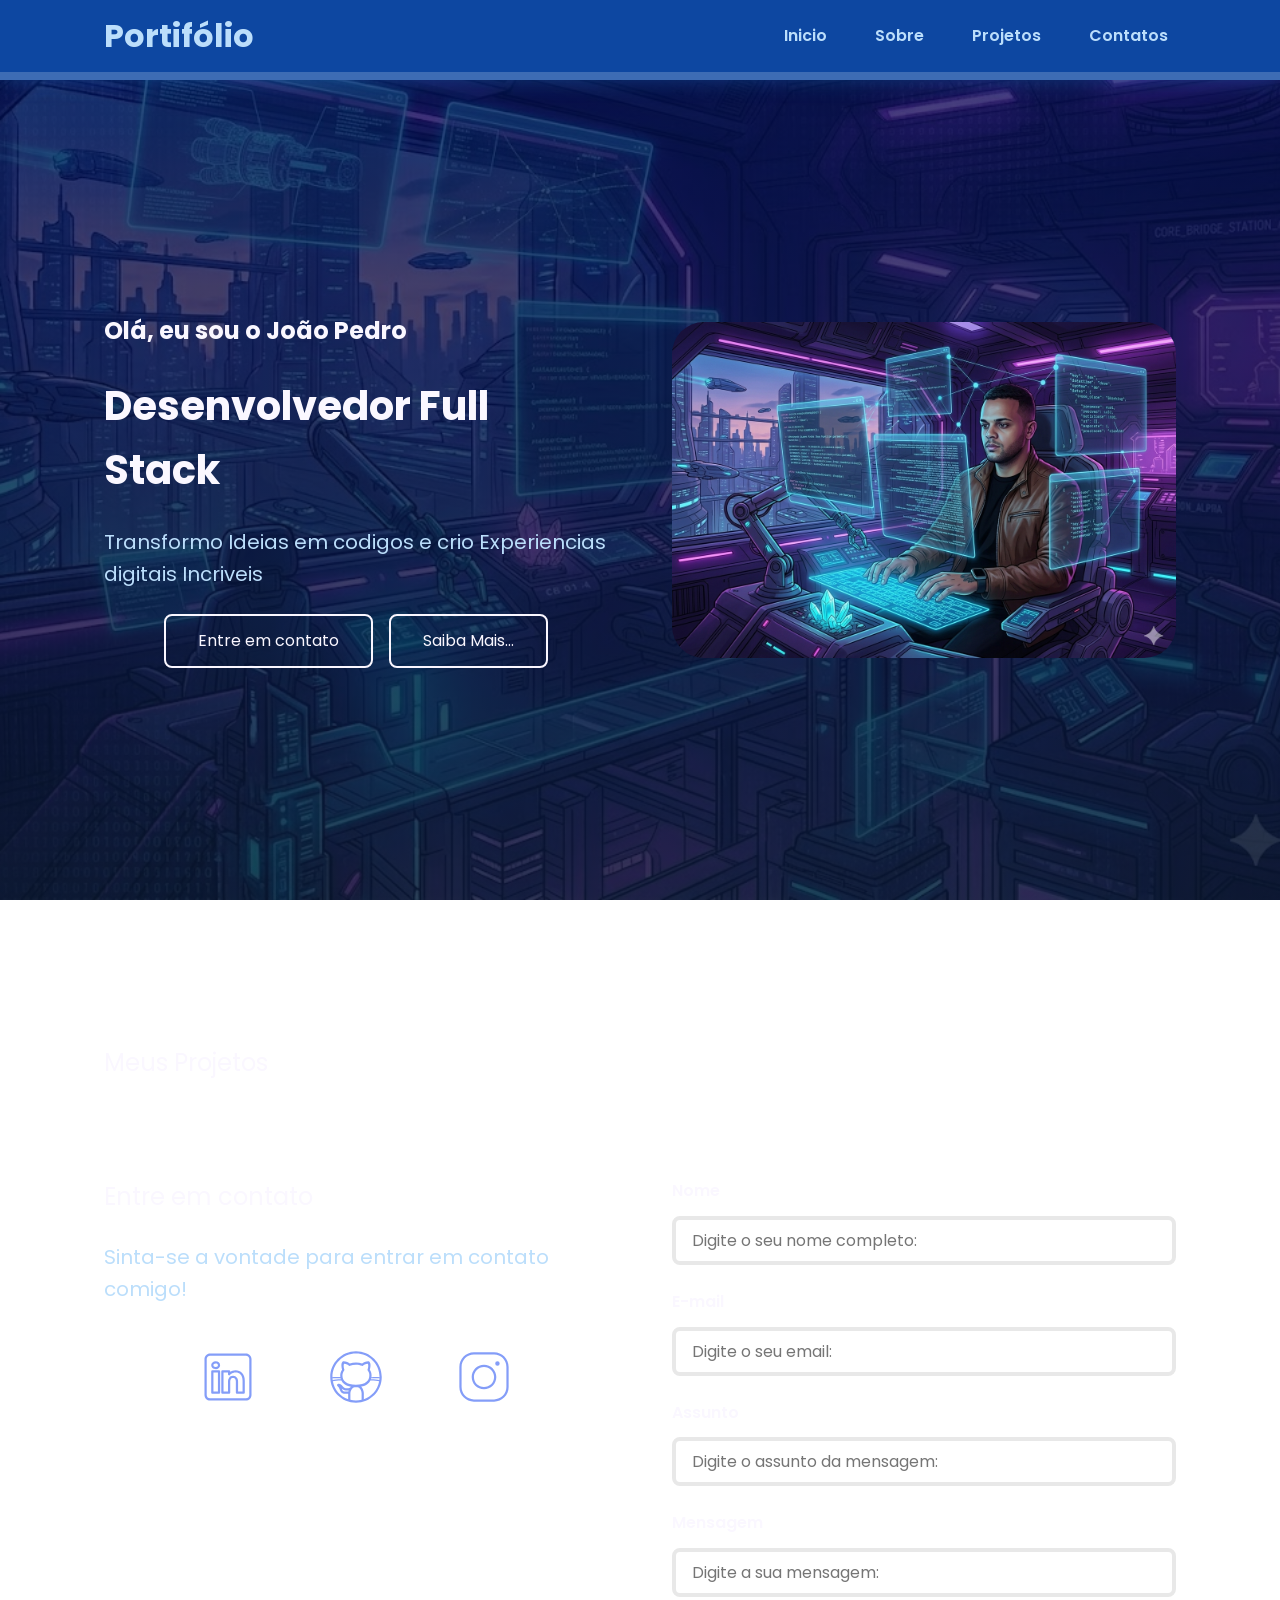
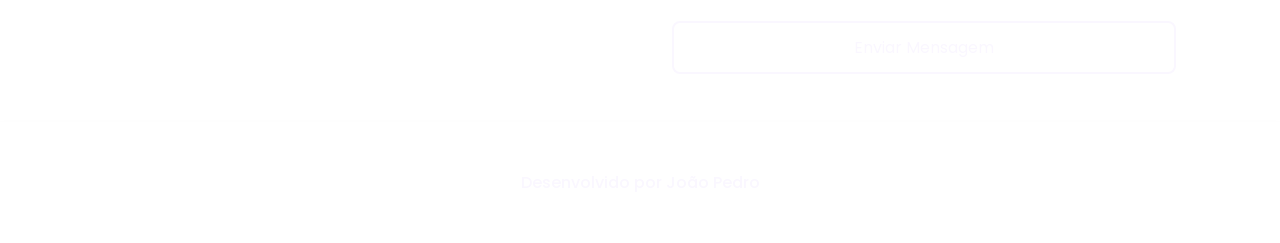
==== index.html @ 1e951154 "deploy" ====
<!DOCTYPE html>
<html lang="pt-br">

<head>

    <!-- Fontes do Google -->
    <link rel="preconnect" href="https://fonts.googleapis.com">
    <link rel="preconnect" href="https://fonts.gstatic.com" crossorigin>

    <!-- Fonte do Google - Poppins -->
    <link href="https://fonts.googleapis.com/css2?family=Poppins&display=swap" rel="stylesheet">

    <meta charset="UTF-8">
    <meta name="viewport" content="width=device-width, initial-scale=1.0">
    <meta name="author" content="João Pedro ">
    <meta name="description" content="Portfólio do João Pedro, desenvolvedor Full Stack especializado em criar experiências digitais incríveis.
                                         Conheça meus projetos e entre em contato.">
    <meta name="robots" content="index, follow">
    <link rel="icon" type="image/svg+xml" href="./assets/img/favicon.svg">

    <!-- SWIPER CSS -->
<link rel="stylesheet" href="https://cdn.jsdelivr.net/npm/swiper@11/swiper-bundle.min.css">

    <!-- Css PAGINA PRINCIPAL -->
    <link rel="stylesheet" href="/assets/css/style.css">
    <script defer src="/assets/js/theme.js"></script>
    <title>Portifólio do João Pedro</title>
</head>

<body>
    <!-- Cabeçalho da Pagina-->
    <header>

        <div class="menu-content">

            <!-- titulo do cabeçalho-->
            <a href="index.html" id="titulo">Portifólio</a>

            <!-- Menu de Navegação-->
            <nav>
                <ul class="menu-list">
                    <li><a href="#hero">Inicio</a></li>
                    <li><a href="#about">Sobre</a></li>
                    <li><a href="#project">Projetos</a></li>
                    <li><a href="#contact">Contatos</a></li>
                </ul>
            </nav>

        </div>
    </header>

    <!-- Seção Principal da Pagina-->
    <main>

        <!--Seção hero -->
        <section id="hero" class="section-container hero-container">

            <!--Boas Vindas -->
            <article class="hero-content">
                <span>Olá, eu sou o João Pedro</span>
                <h1>Desenvolvedor Full Stack</h1>
                <p>Transformo Ideias em codigos e crio Experiencias digitais Incriveis</p>
                <div class="button-container">
                    <a href="#contact" class="botao">Entre em contato</a>
                    <a href="#about" class="botao-outline">Saiba Mais...</a>
                </div>
            </article>

            <!-- Imagem da Seção Hero -->
            <figure class="hero-image">
                <img src="./assets/img/imagem1.png" alt="Foto do autor do Site" class="float-animation">
            </figure>

        </section>


        <!--Seção About -->
        <section id="about" class="section-container about-container">

            





        </section>


        <!--Seção Projects -->
        <section id="project" class="section-container projects-container">
            <h2>Meus Projetos</h2>

            <!-- Swiper Container -->
            <div class="swiper project-swiper ">
                <div class="swiper-wrapper">

                    

                </div>
                <!-- botões de navegação -->
                <div class="swiper-button-next"></div>
                <div class="swiper-button-prev"></div>

                <!-- Paginação -->
                <div class="swiper-pagination"></div>
            </div>






        </section>


        <!-- Seção contact-->
        <section id="contact" class="section-container contact-container">
            <!--Redes sociais-->
            <article class="contact-info">
                <h2>Entre em contato</h2>
                <p>Sinta-se a vontade para entrar em contato comigo!</p>

                <!-- Links para as Redes Sociais-->
                <div class="social-container">
                    <a href="https://www.linkedin.com/in/jo%C3%A3o-pedro-oliveira-95b003255/" target="_blank"
                        class="social-icon" aria-label="Linkedin">
                        <img src="./assets/icons/social/linkedin.svg" alt="Link para o LinkedIn" />
                    </a>
                    <a href="https://github.com/Pedro-gomes2" target="_blank" class="social-icon" aria-label="GitHub">
                        <img src="./assets/icons/social/github.svg" alt="Link para o GitHub" />
                    </a>

                    <a href="https://www.instagram.com/gomes.pedro2?igsh=MXRtdnJydW9vZW0weg==" target="_blank"
                        class="social-icon" aria-label="Instagram">
                        <img src="./assets/icons/social/instagram.svg" alt="Link para o Instagram" />
                    </a>
                </div>
            </article>

            <form id="formulario" action="https://formsubmit.co/ff7023be76433eb72077d89f22022252" method="POST">
                <input type="hidden" name="_next" value="http://localhost:5500/success.html">
                <input type="hidden" name="_captcha" value="false">
                <label for="nome">Nome</label>
                <input id="nome" name="nome" type="text" placeholder="Digite o seu nome completo:" />
                <span id="erro-nome"></span>

                <label for="email">E-mail</label>
                <input id="email" name="email" type="text" placeholder="Digite o seu email:" />
                <span id="erro-email"></span>

                <label for="assunto">Assunto</label>
                <input id="assunto" name="assunto" type="text" placeholder="Digite o assunto da mensagem:" />
                <span id="erro-assunto"></span>

                <label for="mensagem">Mensagem</label>
                <input id="mensagem" name="mensagem" placeholder="Digite a sua mensagem:" />
                <span id="erro-mensagem"></span>

                <button class="botao" type="submit">Enviar Mensagem</button>
            </form>
        </section>


    </main>



    <!-- Rodapé da Pagina-->
    <footer>
        Desenvolvido por João Pedro
    </footer>
    <!-- SWIPER JS -->
    <script src="https://cdn.jsdelivr.net/npm/swiper@11/swiper-bundle.min.js"></script>

    <!-- Script JavaScript principal da pagina -->
     <script src="./assets/js/scripts.js"></script>

</body>


</html>
---- assets/css/style.css ----
/* RESET DO NAVEGADOR  */
*{
    margin: 0;
    padding: 0;
    box-sizing: border-box;
    font-family: 'Poppins', sans-serif;
    font-weight: 400;
    text-decoration: none;
    outline: none;
}
:root {

--blue-50: #e3f2fd; 
--blue-100: #bbdefb; 
--blue-200: #90caf9; 
--blue-300: #64b5f6; 
--blue-400: #42a5f5; 
--blue-500: #2196f3; 
--blue-600: #1976d2; 
--blue-700: #1565c0; 
--blue-800: #0d47a1; 
--blue-900: #003087; 
--blue-950: #000f4d; 
 
    /* Cores Neutras */
    --gray-200: #e8e8e8;
    --gray-400: #505861;
    --black: #171717;
    --white: #FAF7FF;
 
    /* Cores de Estado */
    --error: #e63946;
 
    /* Sombras */
    --shadow-sm: 0 0.25rem 0.5rem rgba(0, 0, 0, 0.05);
    --shadow-md: 0 0.25rem 0.75rem rgba(107, 54, 200, 0.3);
    --shadow-lg: 0 0.5rem 1.5rem rgba(107, 54, 200, 0.2);
 
    /* Espaçamentos */
    --spacing-xs: 0.5rem;
    --spacing-sm: 1rem;
    --spacing-md: 1.5rem;
    --spacing-lg: 2rem;
    --spacing-xl: 3rem;
    --spacing-2xl: 4rem;
 
    /* Tamanhos de Fonte */
    --text-sm: 0.75rem;
    --text-base: 1rem;
    --text-lg: 1.25rem;
    --text-xl: 1.5rem;
    --text-2xl: 2rem;
    --text-3xl: 2.5rem;
 
    /* Border Radius */
    --radius-sm: 0.25rem;
    --radius-md: 0.5rem;
    --radius-lg: 1rem;
    --radius-xl: 2rem;
    --radius-full: 50%;
 
    /* Animação Padrão */
    --transition-default: all 0.3s ease;
}

/* Configurações Basicas */
/*  */
html{
    scroll-behavior:smooth ;/* rolagem da pagina  */
}

body{
    display: flex;
    flex-direction: column;
    min-height: 100vh;
/* Background image - */
    background-image: linear-gradient(rgba(0, 15, 77, 0.7), rgba(10, 25, 47, 0.8)), url('./5dd0163a-2eab-4ae2-b53e-7adc57a07a2f.jpg');
    background-size: cover;
    background-position: center;
    background-repeat: no-repeat;
    background-attachment: fixed; /* background: linear-gradient(135deg, var(--blue-950) 0%, #0a192f 50%, var(--blue-900) 100%);  */
    line-height: 1.6;
    color: var(--white); 
}
main{
    flex:1
}
/* Seções - Base Comum  */

.section-container{
    max-width: 70rem;
    margin: 0 auto;
    padding: var(--spacing-xl) var(--spacing-md);
    scroll-margin-top: 6rem;
}
/* Botões*/
.buttons-container{
    display: flex;
    gap: var(--spacing-sm);
}
.botao,
.botao-outline{
    display: inline-block;
    padding: 0.75rem 2rem;
    border: 0.15rem solid transparent;
    border-radius: var(--radius-md);
    font-size: var(--text-base);
    font-size: 600;
    text-align: center;
    cursor: pointer;
    transition: var(--transition-default);
}
.botao{
    border-color: var(--purple-500);
    background-color: var(--purple-500);
    color: var(--white);
}
.botao:hover{
    border-color: var(--blue-800);
    background-color: var(--blue-800);
    color: var(--white);
    box-shadow: none; /* Remove shadow on project GitHub buttons */
    transform: translateY(-0.25rem);
}

.botao-outline{
    border-color: var(--purple-500);
    background-color: transparent;
    color: var(--purple-500);
}

.botao-outline:hover{
    border-color: var(--purple-500);
    background-color: var(--purple-500);
    color: var(--white);
    transform: translateY(-0.25rem);
}

/* Botões pequenos - Card Projetos*/
.botao.botao-sm,
.botao-outline.botao-sm{
    min-width: 6rem;
    padding: 0.25 rem var(--spacing-sm);
    border-width: 0.125rem;
    border-radius: 0.25rem;
    font-size: var(--text-sm);
}
/* Seção Header - Cabeçalho e menu */
header{
    position:sticky;
    top: 0;
    z-index: 1000;/* efeito do menu em cima da pagina */
    width: 100%;
    height: 5rem;
    border-bottom: var(--spacing-xs) solid rgba(255,255,255,0.2); 
    box-shadow: 0 0 20px rgba(33, 150, 243, 0.3); 
    background-color: var(--blue-800); 
}

header a {
    font-weight: 600;
    color: var(--blue-100); 
    transition: color 0.3s ease;
}


header a:hover {
    color: var(--blue-200);
}

#titulo{
    font-size: var(--text-2xl);
    font-weight: 700;
}

.menu-content{
    
    display: flex;/* virar linha */
    justify-content: space-between;/* jogar um para cada ponta */
    align-items: center;
    max-width: 70rem;
    height: 100%;
    margin: 0 auto;
    padding: 0  var(--spacing-md);
    
}

.menu-list{
    display: flex;/* Virar linha */ 
    gap: var(--spacing-lg);
    list-style: none;
}

.menu-list a{
    padding: var(--spacing-xs);
}

/* Seção Hero */

.hero-container{
    display: flex;
    align-items: center;
    gap: var(--spacing-2xl);
    min-height: calc(100vh - 5rem);/*ao abrir a pagina so parace isso*/
}

.hero-content{
    display: flex;
    flex: 1;
    flex-direction: column;
    gap: var(--spacing-md);
}
.hero-content span{
    font-size: var(--text-xl);
    font-weight: 700;
}

.hero-content h1{
    font-size: var(--text-3xl);
    font-weight: 700;
}
.hero-content p,
.about-container article p,
.contact-info p {
    font-size: var(--text-lg);
    color: var(--blue-100);
}
 
.hero-image{
    display: flex;
    flex: 1;
    justify-content: center;
}
.hero-image img{
    width: 100%;
    max-width: 100%;
    border-radius: var(--radius-xl);
}

/* Animação Flutuante */

@keyframes float {
   
    0%,
    100%{
        transform: translateY(0);
    }

    50%{
        transform: translateY(-1.25rem);
    }
    
}
.float-animation{
    animation: float 3s ease-in-out infinite;
}

/* Seção ABout*/

.about-container {
    display: flex;
    justify-content: space-between;
    align-items: center;
    gap: var(--spacing-2xl);
    flex-wrap: wrap;
}

.about-container article {
    flex: 1;
    min-width: 300px;
    display: flex;
    flex-direction: column;
    gap: var(--spacing-md);
    max-width: 55%;
}
.about-container article h2{
    text-align: center;
    font-size: var(--text-xl);
    font-weight: 700;
}

.about-image {
    flex: 0 0 40%;
    max-width: 40%;
}

.about-image img {
    width: 100%;
    height: auto;
    border-radius: var(--radius-xl);
    box-shadow: var(--shadow-lg);
    transition: var(--transition-default);
}

.about-image img:hover {
    transform: scale(1.05);
    box-shadow: var(--shadow-lg);
}


.button-container {
    display: flex;
    gap: var(--spacing-sm);
    justify-content: center;
}

.data-container {
    display: flex;
    gap: var(--spacing-xl);
    justify-content: center;
    margin-top: var(--spacing-sm);
}

.data-item {
    text-align: center;
    padding: var(--spacing-sm);
}

.data-number {
    display: block;
    font-size: var(--text-xl);
    font-weight: 700;
    text-align: center;
    color: var(--purple-500);
}

.data-label {
    
    font-size: var(--text-base);
    text-align: center;
    color: var(--blue-200); 
}
.project-container{
    scroll-margin-top: 3rem;
    margin: var(--spacing-2xl)auto;
    text-align: center;


}
.project-swiper{
    position: relative;
    width: 100%;
    padding: var(--spacing-sm) var(--spacing-xl ) var (var(--spacing-xl));
    overflow: hidden;

}
/* card Projetos */
.project-card{
    display: flex;
    flex-direction: column;
    width: 100%;
    height: 100%;
    position: relative;
    border: 0.15rem solid var(--gray-200);
    border-radius: var(--radius-lg);
    background-color: var(--white);
    box-shadow: var(--shadow-sm);
    overflow: hidden;
    transition: var(--transition-default);
}

.project-card:hover{
    box-shadow: var(--shadow-lg);
}

.project-image{
    display: flex;
    justify-content: center;
    width: 100%;
    align-items: center;
    height: 10rem;
    background: linear-gradient(135deg, var(--purple-50) 0%, var(--purple-100) 100%);
}

.project-image img{
    width: 75%;
    height: 75%;
    max-width: 7rem;
    max-height: 7rem;
    object-fit: contain;
    transition: transform 0.3s ease;

}

.project-content{
    display: flex;
    flex: 1;
    flex-direction: column;
    padding: var(--spacing-md);
    padding-bottom: 5rem;
    text-align: left;
}

.project-content h3{
    margin-bottom: 0.75rem;
    font-size: var(--text-lg);
    font-weight: 700;
color: var(--blue-700); 
}

.project-content p{
    margin-bottom: var((--spacing-sm));
    font-size: var(--text-base);
color: var(--blue-400); 
    
}
.project-tags{
    display: flex;
    flex-wrap: wrap;
    gap: var(--spacing-xs);
}

.tag{
    padding: 0.375rem 0.75rem ;
    border-radius: var(--radius-sm);
    background-color: var(--blue-900);
    font-size: var(--text-sm);
    font-weight: 600;
    color: var(--blue-200);

}
.project-buttons{
    position: absolute;
    bottom: 0;
    left: 0;
    right: 0;
    display: flex;
    justify-content: center; 
    align-items: center;
    gap: 0.75rem;
    margin-top: 0;
    padding: var(--spacing-sm);
    width: 100%;
    background-color: rgba(13, 71, 161, 0.95);
    backdrop-filter: blur(10px);
    border-top: 1px solid rgba(255,255,255,0.1);
    box-shadow: none;
    border-radius: 0 0 var(--radius-md) var(--radius-md);
}
/* Configuração do Swiper */
.swiper-wrapper {
    align-items: stretch;
}
 
.swiper-slide {
    display: flex;
    height: auto;
}
 
/* Botões do Swiper (navegação) */
.swiper-button-next,
.swiper-button-prev {
    width: 3rem;
    height: 3rem;
}
 
.swiper-button-next:after,
.swiper-button-prev:after {
    font-size: var(--text-lg);
    color: var(--purple-500);
}
 
.swiper-button-next:hover:after,
.swiper-button-prev:hover:after {
    color: var(--purple-800);
}
 
/* Indicadores de paginação */
.swiper-pagination-bullet {
    width: 0.75rem;
    height: 0.75rem;
    background-color: var(--gray-200);
    opacity: 1;
}
 
.swiper-pagination-bullet-active {
    width: var(--spacing-lg);
    border-radius: var(--radius-sm);
    background-color: var(--purple-500);
}





/*Seção contato*/

.contact-container{
    display: grid;
    grid-template-columns: 1fr 1fr;
    gap: var(--spacing-2xl);

}

/*Redes Sociais*/

.contact-info h2{
    margin-bottom: var(--spacing-md);
}

.contact-info p{
    margin-bottom: var(--spacing-lg);
}

.social-container{
    display: flex;
    justify-content: center;
    gap: var(--spacing-xl);
}
.social-icon{
    width: 5rem;
    height: 5rem;
    padding: 0.75rem;
    border-radius: var(--radius-md);
    transition: var(--transition-default);

}

.social-icon img{
    width: 100%;
    filter: brightness(0) saturate(100%) invert(75%) sepia(52%) saturate(3800%) hue-rotate(195deg) brightness(95%) contrast(105%);
    transition: filter 0.3s ease;
 
}

.social-icon img:hover{
    filter: brightness(0) 
            saturate(100%) 
            invert(59%) 
            sepia(24%) 
            saturate(4776%) 
            hue-rotate(200deg) 
            brightness(98%) 
            contrast(108%);
}

/* /Formulário de Contato/ */

form{
    display: flex;
    flex-direction: column;
    gap: 0.75rem;
}

form label{
    font-size: var(--text-base);
    font-weight: 600;
}

form input, form textarea{
    width: 100%;
    padding: 0.5rem var(--spacing-sm);
    border: 0.25rem solid var(--gray-200);
    border-radius: var(--radius-md);
    font-family: inherit;
    font-size: var(--text-base);
    transition: border-color 0.3 ease;
}


form input:focus,
form textarea:focus {
    border-color: var(--purple-500);
    outline: none;
}

forma span{
    margin-top: -0.75rem;
    font-size: var(--text-sm);
    color: var(--error);
}


form textarea{
    min-height: 5rem;
    resize: none;
}











/* FOOTER STYLES - NEW */
footer {
    width: 100%;
    background: linear-gradient(135deg, var(--purple-800) 0%, var(--purple-900) 100%);
    color: var(--white);
    text-align: center;
    padding: var(--spacing-xl) var(--spacing-md);
    box-shadow: var(--shadow-sm);
    font-weight: 500;
    font-size: var(--text-base);
    position: relative;
    overflow: hidden;
}






/*  Pagina Sucess */
.success-section {
    min-height: calc(100vh - 10rem);
    display: flex;
    align-items: center;
    justify-content: center;
}

.success-content {
    text-align: center;
    max-width: 50rem;
}

.success-icon {
    justify-content: center;
    margin-bottom: var(--spacing-xl);
    display: flex;
    align-items: center;
    justify-content: center;
}

.success-img {
    width: 10rem !important;
    max-width: 100%;
    height: auto;
    display: block;
    margin: 0 auto;
    filter: brightness(0) saturate(100%) invert(90%) sepia(14%) saturate(1474%) hue-rotate(195deg) brightness(103%) contrast(101%);
}

.success-title {
    font-size: var(--text-3xl);
    margin-bottom: var(--spacing-md);
    color: var(--purple-600);
}

.success-subtitle {
    font-size: var(--text-xl);
    color: var(--gray-400);
    margin-bottom: var(--spacing-lg);
}

.success-message {
    font-size: var(--text-lg);
    color: var(--gray-400);
    margin-bottom: var(--spacing-2xl);
}

/* resposividade -Tablet */
@media screen and (max-width:1024px) {
    .section-container {
        max-width: 60rem;
        padding: var(--spacing-lg) var(--spacing-md);
    }

    .project-content {
        padding-bottom: 4.5rem;
    }

    .project-buttons {
        padding: var(--spacing-xs) var(--spacing-sm);
    }

    .hero-container {
        flex-direction: column-reverse;
        gap: var(--spacing-xl);
        min-height: auto;
        padding: var(--spacing-xl) 0;
    }
    
    .hero-container{
        flex-direction: column-reverse;
        gap: var(--spacing-xs);
    }

    .hero-content{
        gap: var(--spacing-xs);
        width: 100%;
    }














    .hero-content h1 {
        font-size: var(--text-2xl);
    }

    .hero-content span {
        font-size: var(--text-lg);
    }

    .hero-image {
        max-width: 80%;
    }

    .hero-image img {
        max-width: 25rem;
    }

    .about-container {
        flex-direction: column;
        gap: var(--spacing-xl);
    }

    .about-container article {
        max-width: 100%;
        text-align: center;
    }

    .about-image {
        max-width: 45%;
        order: -1;
    }

    .contact-container {
        grid-template-columns: 1fr;
        gap: var(--spacing-xl);
    }

    .menu-list {
        gap: var(--spacing-md);
    }

    #titulo {
        font-size: var(--text-xl);
    }

    .project-swiper {
        padding: var(--spacing-xs) var(--spacing-lg);
    }

    .data-container {
        gap: var(--spacing-lg);
    }

    .button-container{
        flex-direction: column;
        gap: 0.75rem;
        width: 100%;
    }

    .button-container .botao,
    .button-container .botao-outline{
        padding: 0.75 1 rem;
        font-size: var(--text-base);
        white-space: nowrap;
    }
}

/* responsividade - celular */
@media screen and (max-width:480px){
    .section-container{
        padding: var(--spacing-md) var(--spacing-sm); 

    }


    .section-container h1{
        font-size: var(--text-xl);
    }

    .section-container h2{
        font-size: var(--text-lg);
    }

    .section-container p{
        font-size: var(--text-base);
    }
    .section-container span{
        font-size: var(--text-lg);
    }

    #titulo{
        font-size: var(--text-xl);
    }
    .menu-content{
        justify-content: center;
    }

    .menu-list{
        display: none;
    }

    .hero-container{
        flex-direction: column-reverse;
        gap: var(--spacing-xs);
    }

    .hero-content{
        gap: var(--spacing-xs);
        width: 100%;
    }
    .button-container{
        flex-direction: column;
        gap: 0.75rem;
        width: 100%;
    }

    .button-container .botao,
    .button-container .botao-outline{
        padding: 0.75 1 rem;
        font-size: var(--text-base);
        white-space: nowrap;
    }

    .hero-image{
        width: 100%;
    }

    .hero-image img{
        max-width: 20rem;
    }

    .about-container{
        flex-direction: column;
        margin: var(--spacing-lg) 0.5rem;
        padding: var(--spacing-md);
        
    }

    .about-image img{
        max-width: 17rem;
    }

    .about content{
        width: 100%;
    }

    .about-buttons-data{
        flex-direction: column;
        gap: var(--spacing-md);
        align-items: stretch;
    }

    .about-buttons-data .botao,
    .about-buttons-data .botao-outline{
        width: 100%;
        padding: 0.75rem var(--shadow-lg);
        font-size: var(--text-base);
        text-align: center;
    }

    .data-container{
        justify-content: center ;
        width: 100%;
    }
    .data-number{
        font-size: var(--text-lg);
    }
    .data-label{
        font-size:var(--text-sm);
    }
    .contact-container{
        grid-template-columns: 1fr;
        gap: var(--spacing-lg);
        width: 100%;
        margin: 0 auto;
    }
    
    .contact-info{
        width: 100%;
    }

    .form{
        width: 100%;
    }
}
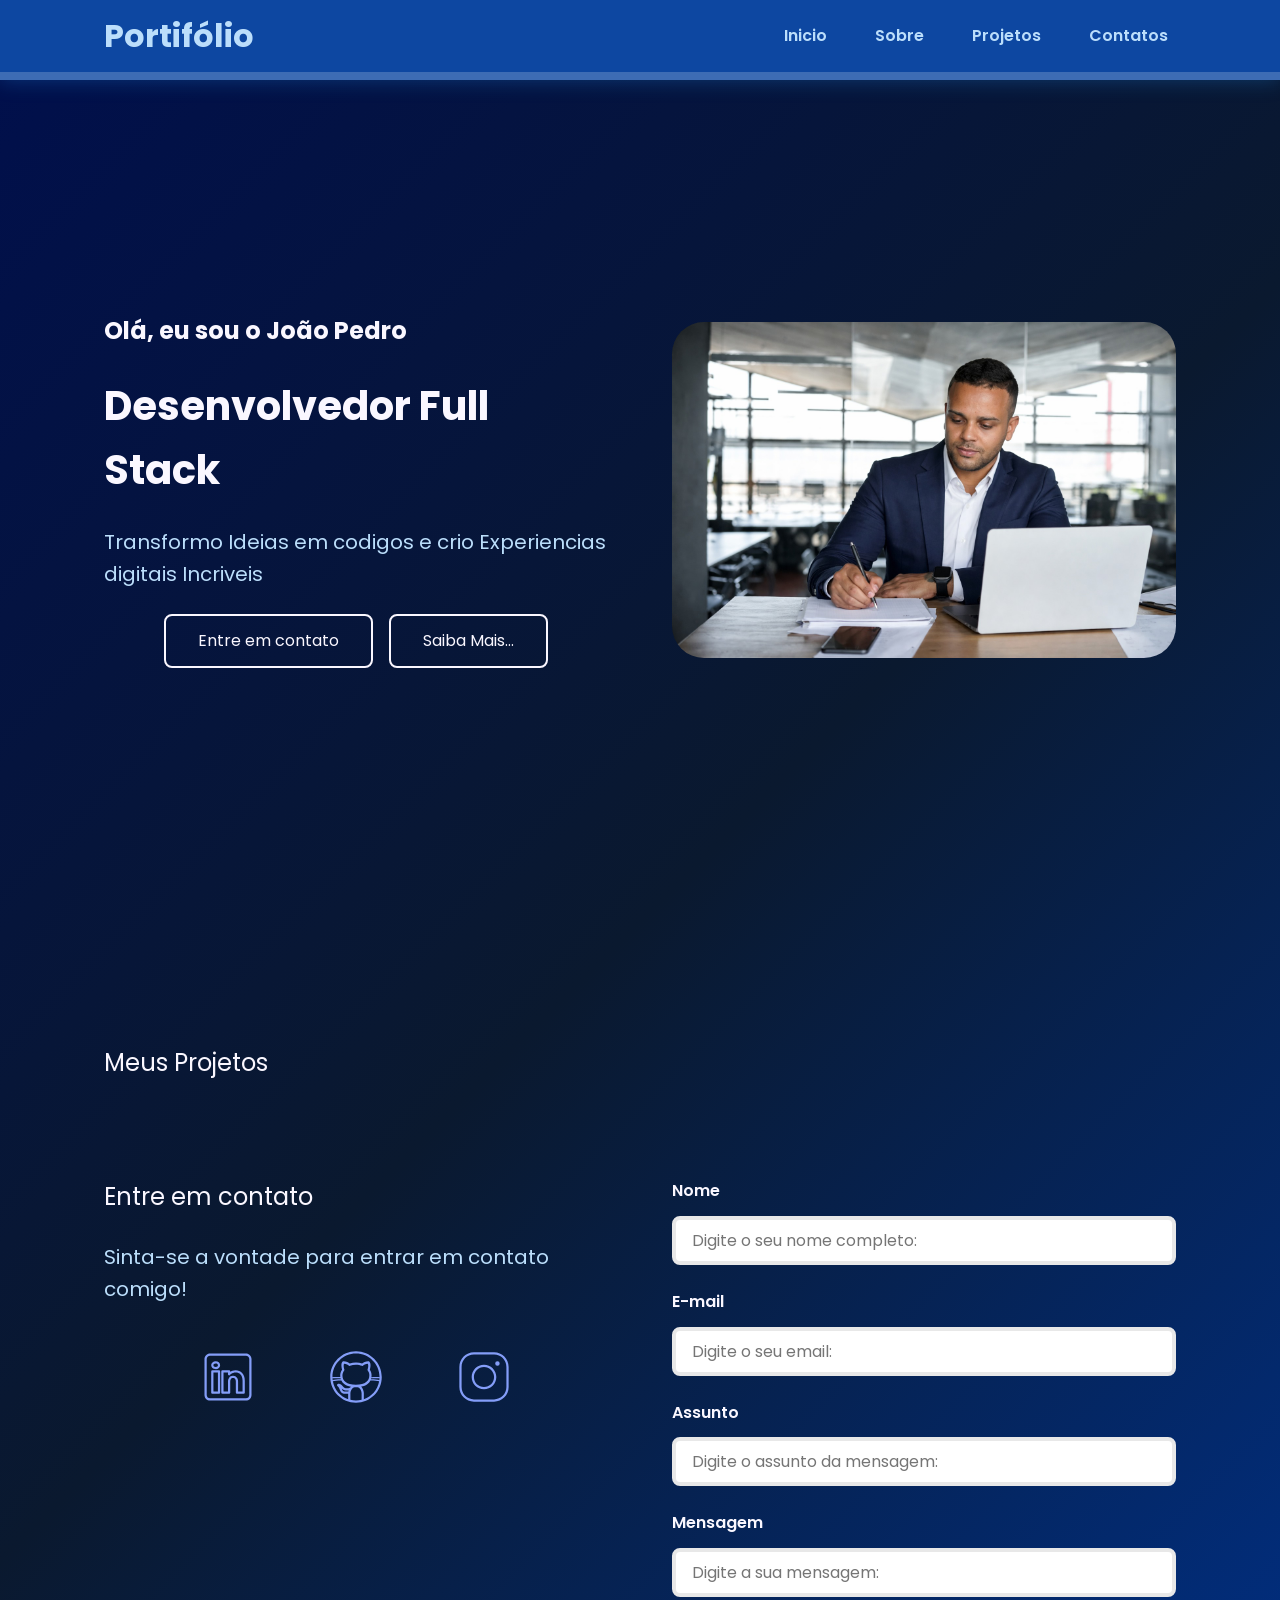
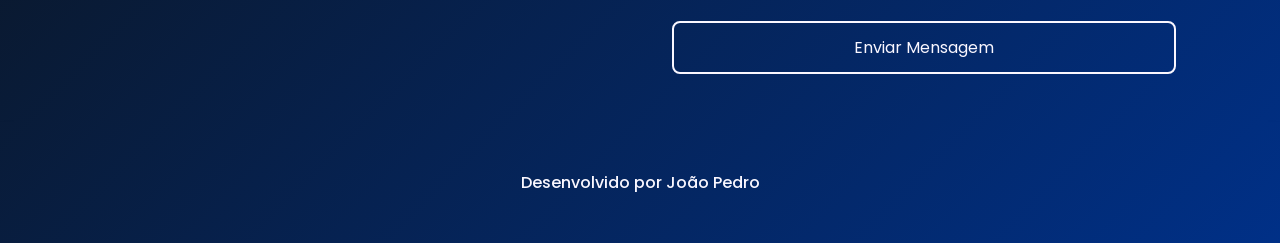
==== commit 0c7007e8: "Revert " deploy" This reverts commit 1e951154e35c60c515837e051274e9c4d64434cb." ====
--- a/index.html
+++ b/index.html
@@ -68,7 +68,7 @@
 
             <!-- Imagem da Seção Hero -->
             <figure class="hero-image">
-                <img src="./assets/img/imagem1.png" alt="Foto do autor do Site" class="float-animation">
+                <img src="./assets/img/Adobe Express - file.jpg" alt="Foto do autor do Site" class="float-animation">
             </figure>
 
         </section>
--- a/assets/css/style.css
+++ b/assets/css/style.css
@@ -73,12 +73,7 @@
     display: flex;
     flex-direction: column;
     min-height: 100vh;
-/* Background image - */
-    background-image: linear-gradient(rgba(0, 15, 77, 0.7), rgba(10, 25, 47, 0.8)), url('./5dd0163a-2eab-4ae2-b53e-7adc57a07a2f.jpg');
-    background-size: cover;
-    background-position: center;
-    background-repeat: no-repeat;
-    background-attachment: fixed; /* background: linear-gradient(135deg, var(--blue-950) 0%, #0a192f 50%, var(--blue-900) 100%);  */
+    background: linear-gradient(135deg, var(--blue-950) 0%, #0a192f 50%, var(--blue-900) 100%); 
     line-height: 1.6;
     color: var(--white); 
 }
@@ -881,4 +876,4 @@
     .form{
         width: 100%;
     }
-}+}
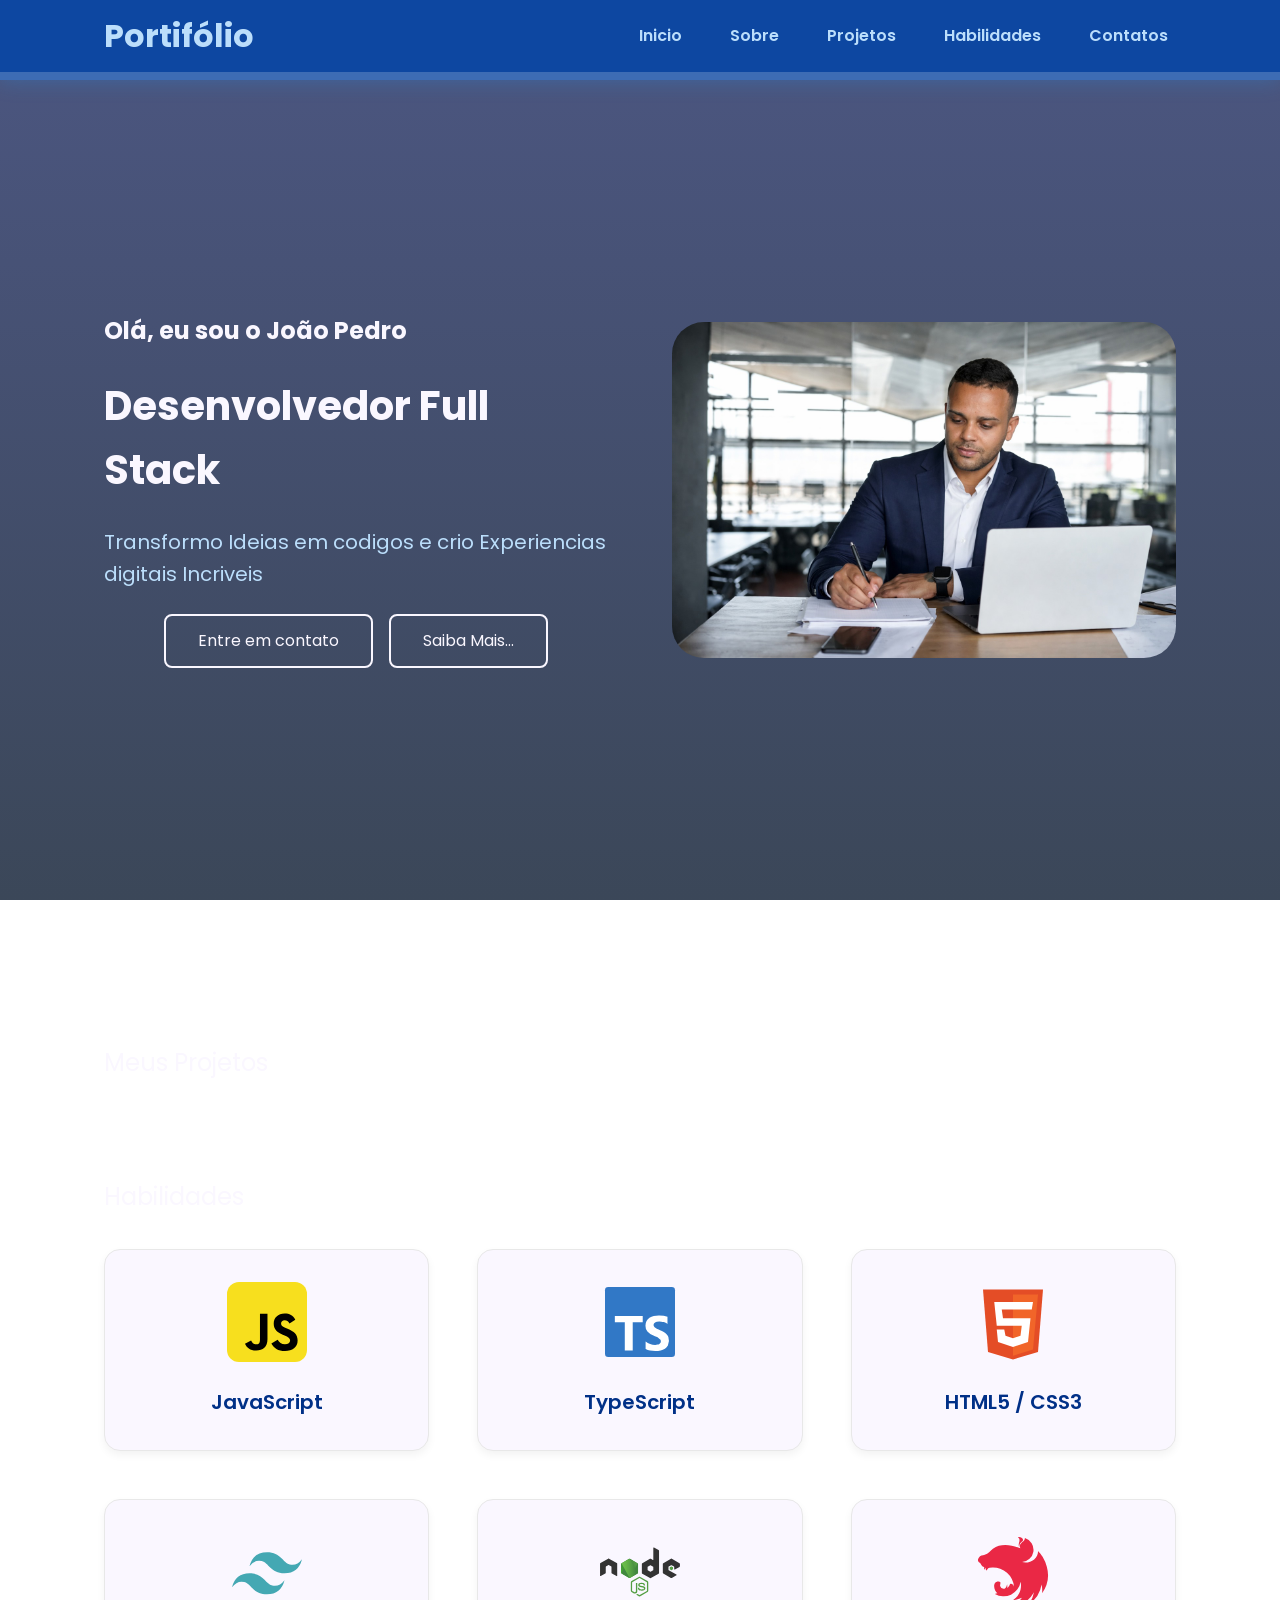
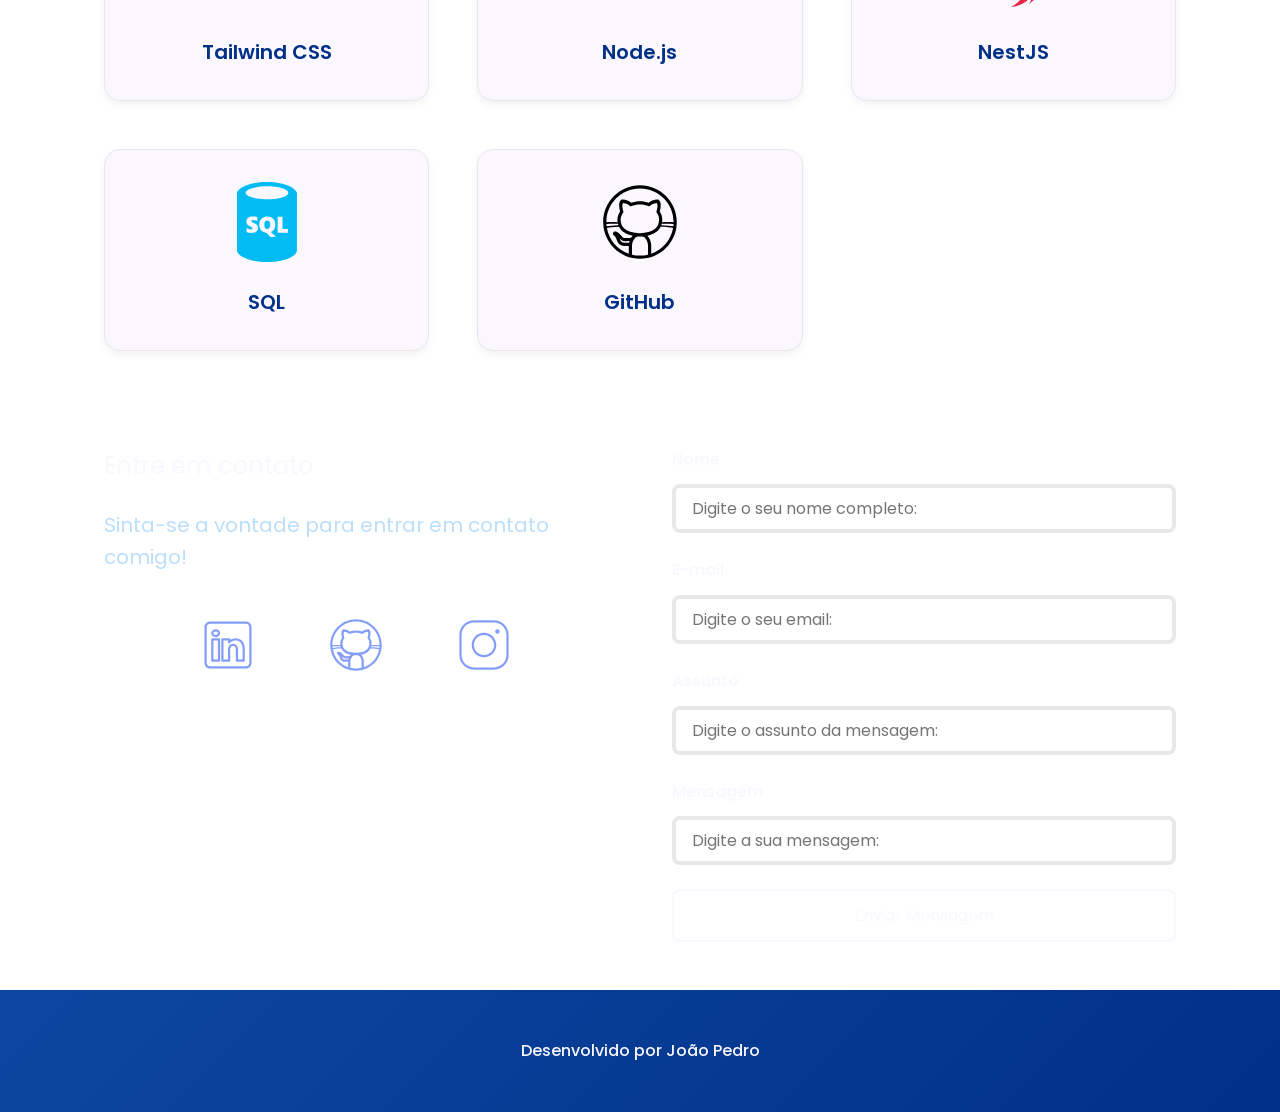
==== commit 98f99e38: "ajuste da pagina" ====
--- a/index.html
+++ b/index.html
@@ -8,8 +8,10 @@
     <link rel="preconnect" href="https://fonts.gstatic.com" crossorigin>
 
     <!-- Fonte do Google - Poppins -->
+
     <link href="https://fonts.googleapis.com/css2?family=Poppins&display=swap" rel="stylesheet">
 
+   
     <meta charset="UTF-8">
     <meta name="viewport" content="width=device-width, initial-scale=1.0">
     <meta name="author" content="João Pedro ">
@@ -19,7 +21,7 @@
     <link rel="icon" type="image/svg+xml" href="./assets/img/favicon.svg">
 
     <!-- SWIPER CSS -->
-<link rel="stylesheet" href="https://cdn.jsdelivr.net/npm/swiper@11/swiper-bundle.min.css">
+    <link rel="stylesheet" href="https://cdn.jsdelivr.net/npm/swiper@11/swiper-bundle.min.css">
 
     <!-- Css PAGINA PRINCIPAL -->
     <link rel="stylesheet" href="/assets/css/style.css">
@@ -42,6 +44,7 @@
                     <li><a href="#hero">Inicio</a></li>
                     <li><a href="#about">Sobre</a></li>
                     <li><a href="#project">Projetos</a></li>
+                    <li><a href="#skills">Habilidades</a></li>
                     <li><a href="#contact">Contatos</a></li>
                 </ul>
             </nav>
@@ -77,12 +80,6 @@
         <!--Seção About -->
         <section id="about" class="section-container about-container">
 
-            
-
-
-
-
-
         </section>
 
 
@@ -94,7 +91,7 @@
             <div class="swiper project-swiper ">
                 <div class="swiper-wrapper">
 
-                    
+
 
                 </div>
                 <!-- botões de navegação -->
@@ -111,6 +108,49 @@
 
 
         </section>
+
+
+        <!-- seção de habilidades -->
+        <section id="skills" class="section-container skills">
+            <h2 class="section-title">Habilidades</h2>
+            
+            <div class="skills-grid">
+                <div class="skill-card">
+                    <img src="./assets/icons/social/javascript.svg" alt="JavaScript icon" class="skill-icon">
+                    <h3>JavaScript</h3>
+                </div>
+                <div class="skill-card">
+                    <img src="./assets/icons/languages/typescript.svg" alt="TypeScript icon" class="skill-icon">
+                    <h3>TypeScript</h3>
+                </div>
+                <div class="skill-card">
+                    <img src="./assets/icons/social/html.svg" alt="HTML/CSS icon" class="skill-icon">
+                    <h3>HTML5 / CSS3</h3>
+                </div>
+                <div class="skill-card">
+                    <img src="./assets/icons/languages/tailwind.svg" alt="Tailwind CSS icon" class="skill-icon">
+                    <h3>Tailwind CSS</h3>
+                </div>
+                <div class="skill-card">
+                    <img src="./assets/icons/languages/nodejs.svg" alt="Node.js icon" class="skill-icon">
+                    <h3>Node.js</h3>
+                </div>
+                <div class="skill-card">
+                    <img src="./assets/icons/languages/nestjs.svg" alt="NestJS icon" class="skill-icon">
+                    <h3>NestJS</h3>
+                </div>
+                <div class="skill-card">
+                    <img src="./assets/icons/languages/sql.svg" alt="SQL icon" class="skill-icon">
+                    <h3>SQL</h3>
+                </div>
+                <div class="skill-card">
+                    <img src="./assets/icons/social/github.svg" alt="GitHub icon" class="skill-icon">
+                    <h3>GitHub</h3>
+                </div>
+            </div>
+        </section>
+
+
 
 
         <!-- Seção contact-->
@@ -173,7 +213,7 @@
     <script src="https://cdn.jsdelivr.net/npm/swiper@11/swiper-bundle.min.js"></script>
 
     <!-- Script JavaScript principal da pagina -->
-     <script src="./assets/js/scripts.js"></script>
+    <script src="./assets/js/scripts.js"></script>
 
 </body>
 
--- a/assets/css/style.css
+++ b/assets/css/style.css
@@ -73,10 +73,16 @@
     display: flex;
     flex-direction: column;
     min-height: 100vh;
-    background: linear-gradient(135deg, var(--blue-950) 0%, #0a192f 50%, var(--blue-900) 100%); 
+   /* Background image - */
+    background-image: linear-gradient(rgba(0, 15, 77, 0.7), rgba(10, 25, 47, 0.8)), url('./5dd0163a-2eab-4ae2-b53e-7adc57a07a2f.jpg');
+    background-size: cover;
+    background-position: center;
+    background-repeat: no-repeat;
+    background-attachment: fixed; /* background: linear-gradient(135deg, var(--blue-950) 0%, #0a192f 50%, var(--blue-900) 100%);  */
     line-height: 1.6;
     color: var(--white); 
 }
+
 main{
     flex:1
 }
@@ -581,10 +587,79 @@
 
 
 
+
+/* Seção Skills */
+.skills {
+    scroll-margin-top: 6rem;
+}
+
+.skills-grid {
+    display: grid;
+    grid-template-columns: repeat(auto-fit, minmax(18rem, 1fr));
+    gap: var(--spacing-xl);
+    margin-top: var(--spacing-lg);
+}
+
+.skill-card {
+    display: flex;
+    flex-direction: column;
+    align-items: center;
+    gap: var(--spacing-md);
+    padding: var(--spacing-lg);
+    background: var(--white);
+    border-radius: var(--radius-lg);
+    box-shadow: var(--shadow-sm);
+    text-align: center;
+    color: var(--blue-900);
+    transition: var(--transition-default);
+    border: 1px solid var(--gray-200);
+}
+
+.skill-card:hover {
+    transform: translateY(-0.5rem);
+    box-shadow: var(--shadow-lg);
+    border-color: var(--blue-500);
+}
+
+.skill-icon {
+    width: 5rem;
+    height: 5rem;
+    transition: var(--transition-default);
+}
+
+.skill-card:hover .skill-icon {
+    transform: scale(1.1);
+}
+
+.skill-card h3 {
+    font-size: var(--text-lg);
+    font-weight: 600;
+}
+
+/* Responsividade para Skills */
+@media screen and (max-width: 1024px) {
+    .skills-grid {
+        grid-template-columns: repeat(auto-fit, minmax(16rem, 1fr));
+        gap: var(--spacing-lg);
+    }
+}
+
+@media screen and (max-width: 480px) {
+    .skills-grid {
+        grid-template-columns: 1fr;
+        gap: var(--spacing-md);
+    }
+    
+    .skill-card {
+        padding: var(--spacing-md);
+    }
+}
+
 /* FOOTER STYLES - NEW */
 footer {
     width: 100%;
-    background: linear-gradient(135deg, var(--purple-800) 0%, var(--purple-900) 100%);
+
+    background: linear-gradient(135deg, var(--blue-800) 0%, var(--blue-900) 100%);
     color: var(--white);
     text-align: center;
     padding: var(--spacing-xl) var(--spacing-md);
@@ -600,6 +675,7 @@
 
 
 
+
 /*  Pagina Sucess */
 .success-section {
     min-height: calc(100vh - 10rem);
@@ -648,6 +724,8 @@
     margin-bottom: var(--spacing-2xl);
 }
 
+
+
 /* resposividade -Tablet */
 @media screen and (max-width:1024px) {
     .section-container {
@@ -759,6 +837,8 @@
     }
 }
 
+
+
 /* responsividade - celular */
 @media screen and (max-width:480px){
     .section-container{
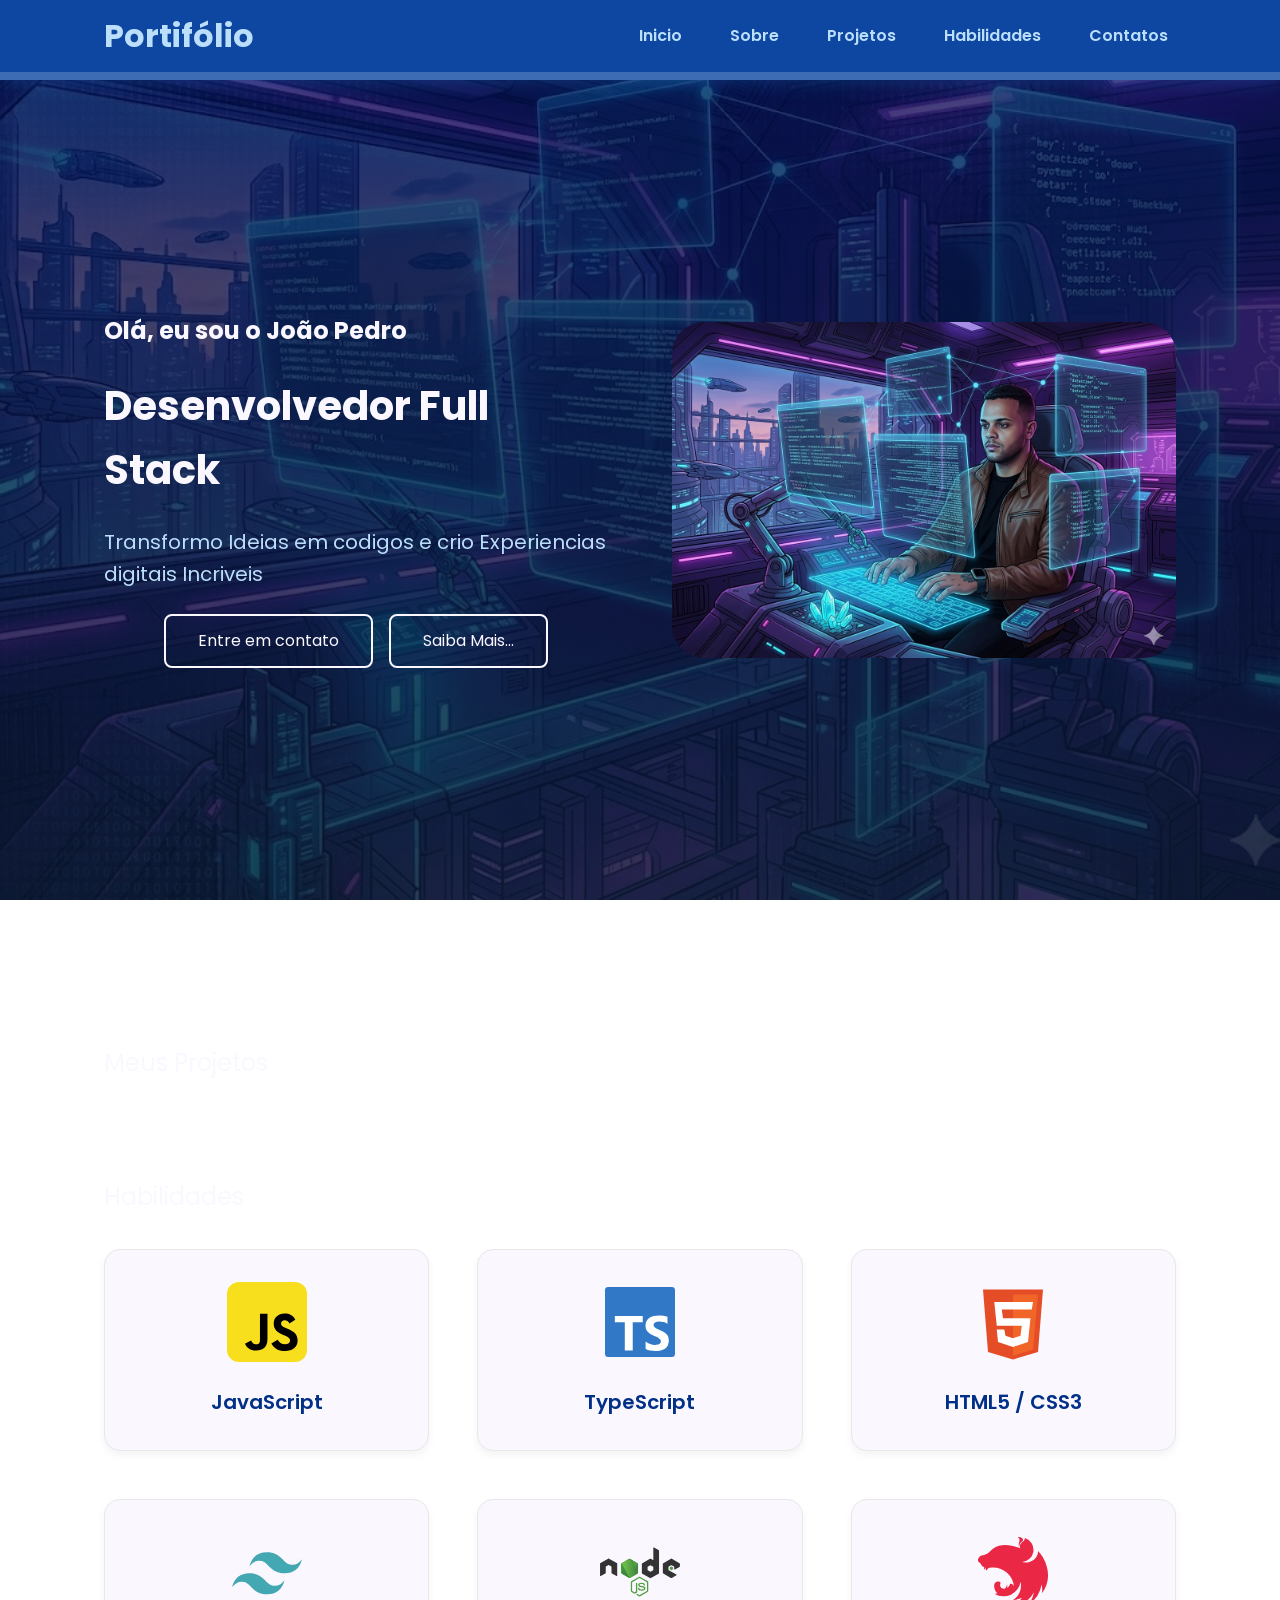
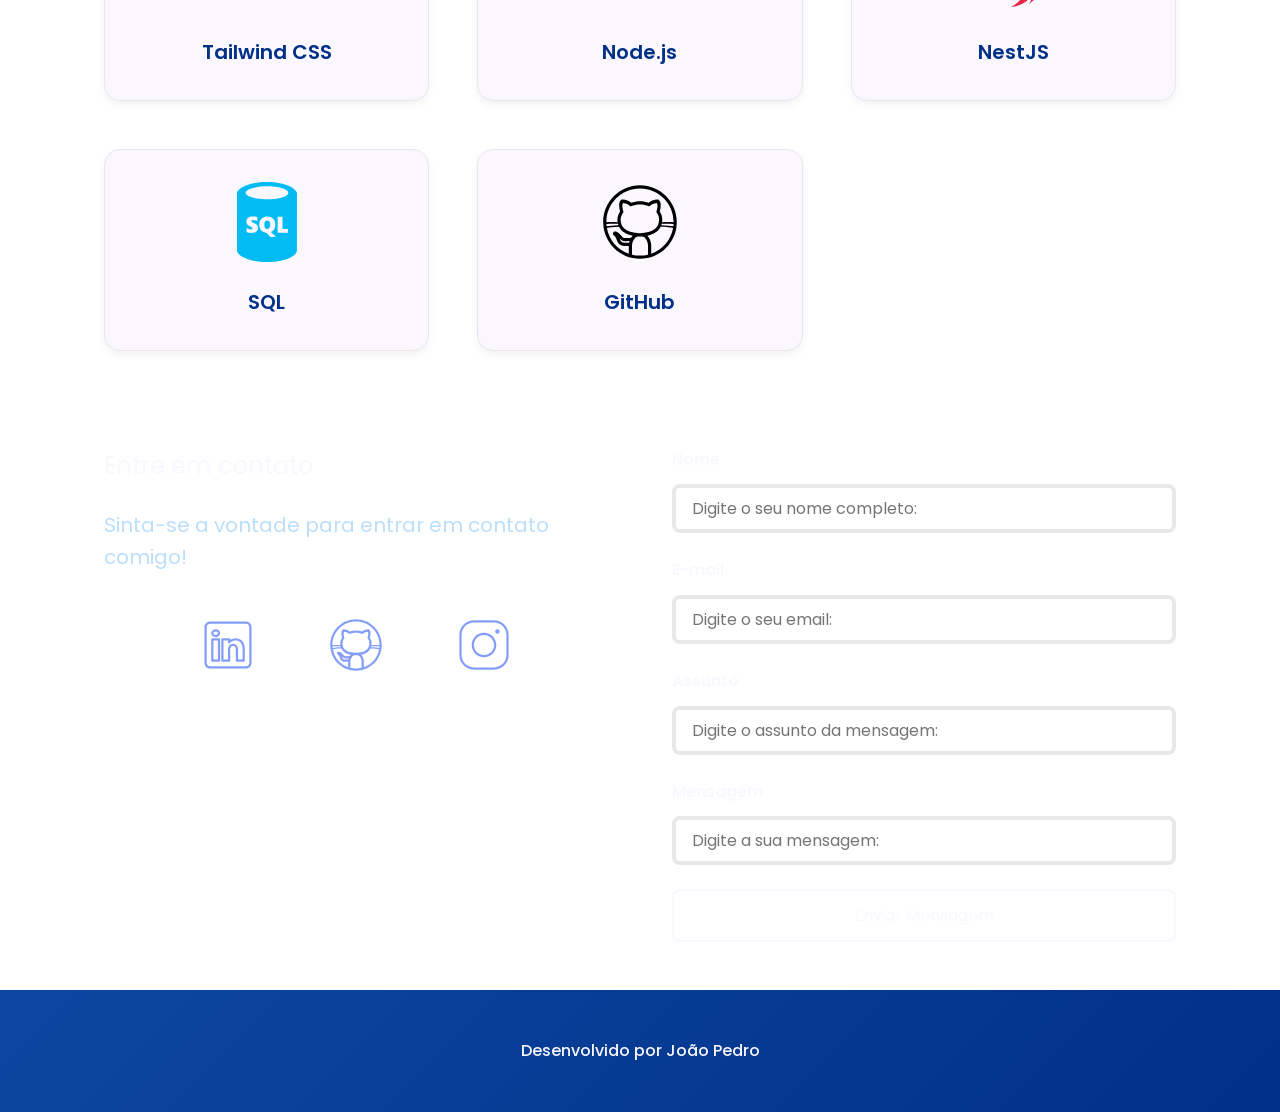
==== commit dca5b361: "deu errado" ====
--- a/index.html
+++ b/index.html
@@ -71,7 +71,7 @@
 
             <!-- Imagem da Seção Hero -->
             <figure class="hero-image">
-                <img src="./assets/img/Adobe Express - file.jpg" alt="Foto do autor do Site" class="float-animation">
+                <img src="./assets/img/imagem1.png" alt="Foto do autor do Site" class="float-animation">
             </figure>
 
         </section>
--- a/assets/css/style.css
+++ b/assets/css/style.css
@@ -74,7 +74,7 @@
     flex-direction: column;
     min-height: 100vh;
    /* Background image - */
-    background-image: linear-gradient(rgba(0, 15, 77, 0.7), rgba(10, 25, 47, 0.8)), url('./5dd0163a-2eab-4ae2-b53e-7adc57a07a2f.jpg');
+    background-image: linear-gradient(rgba(0, 15, 77, 0.7), rgba(10, 25, 47, 0.8)), url('./dfe40274-b8a8-434a-ba35-e42f11595b16.jpg');
     background-size: cover;
     background-position: center;
     background-repeat: no-repeat;
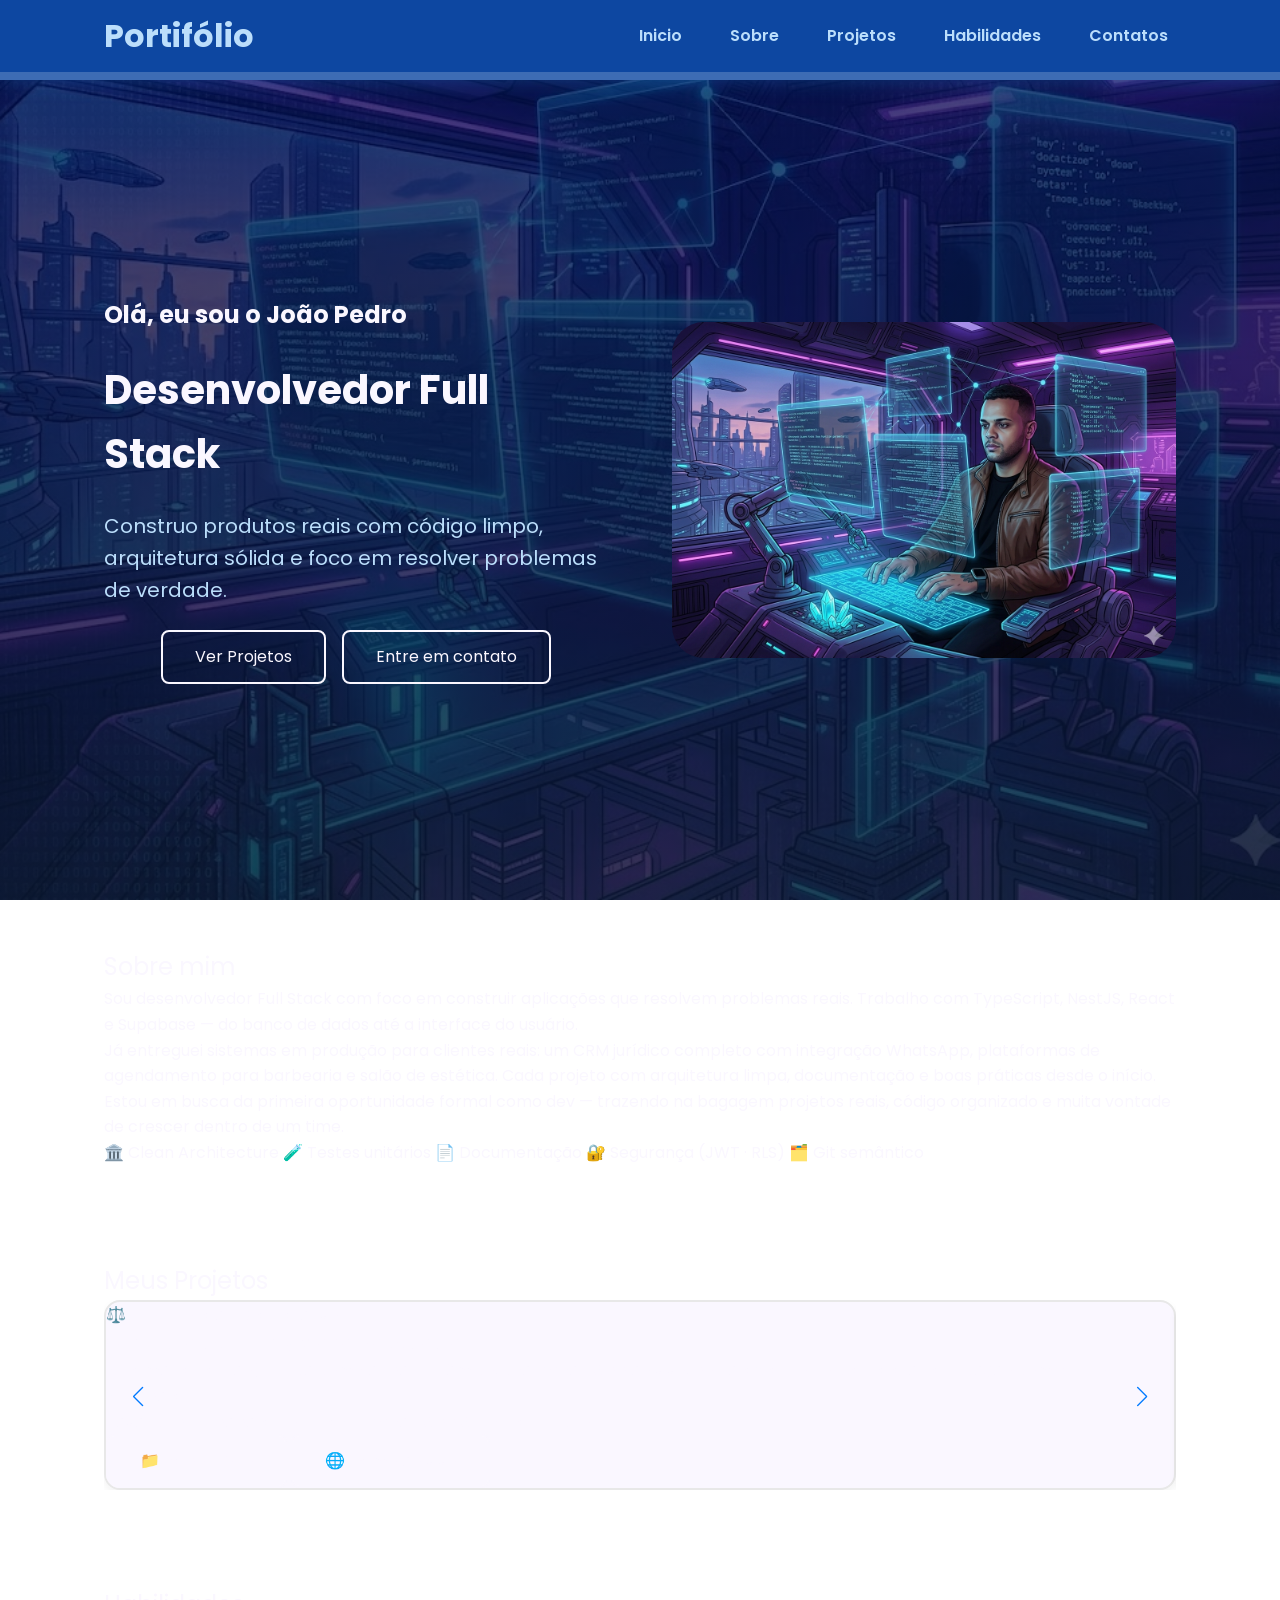
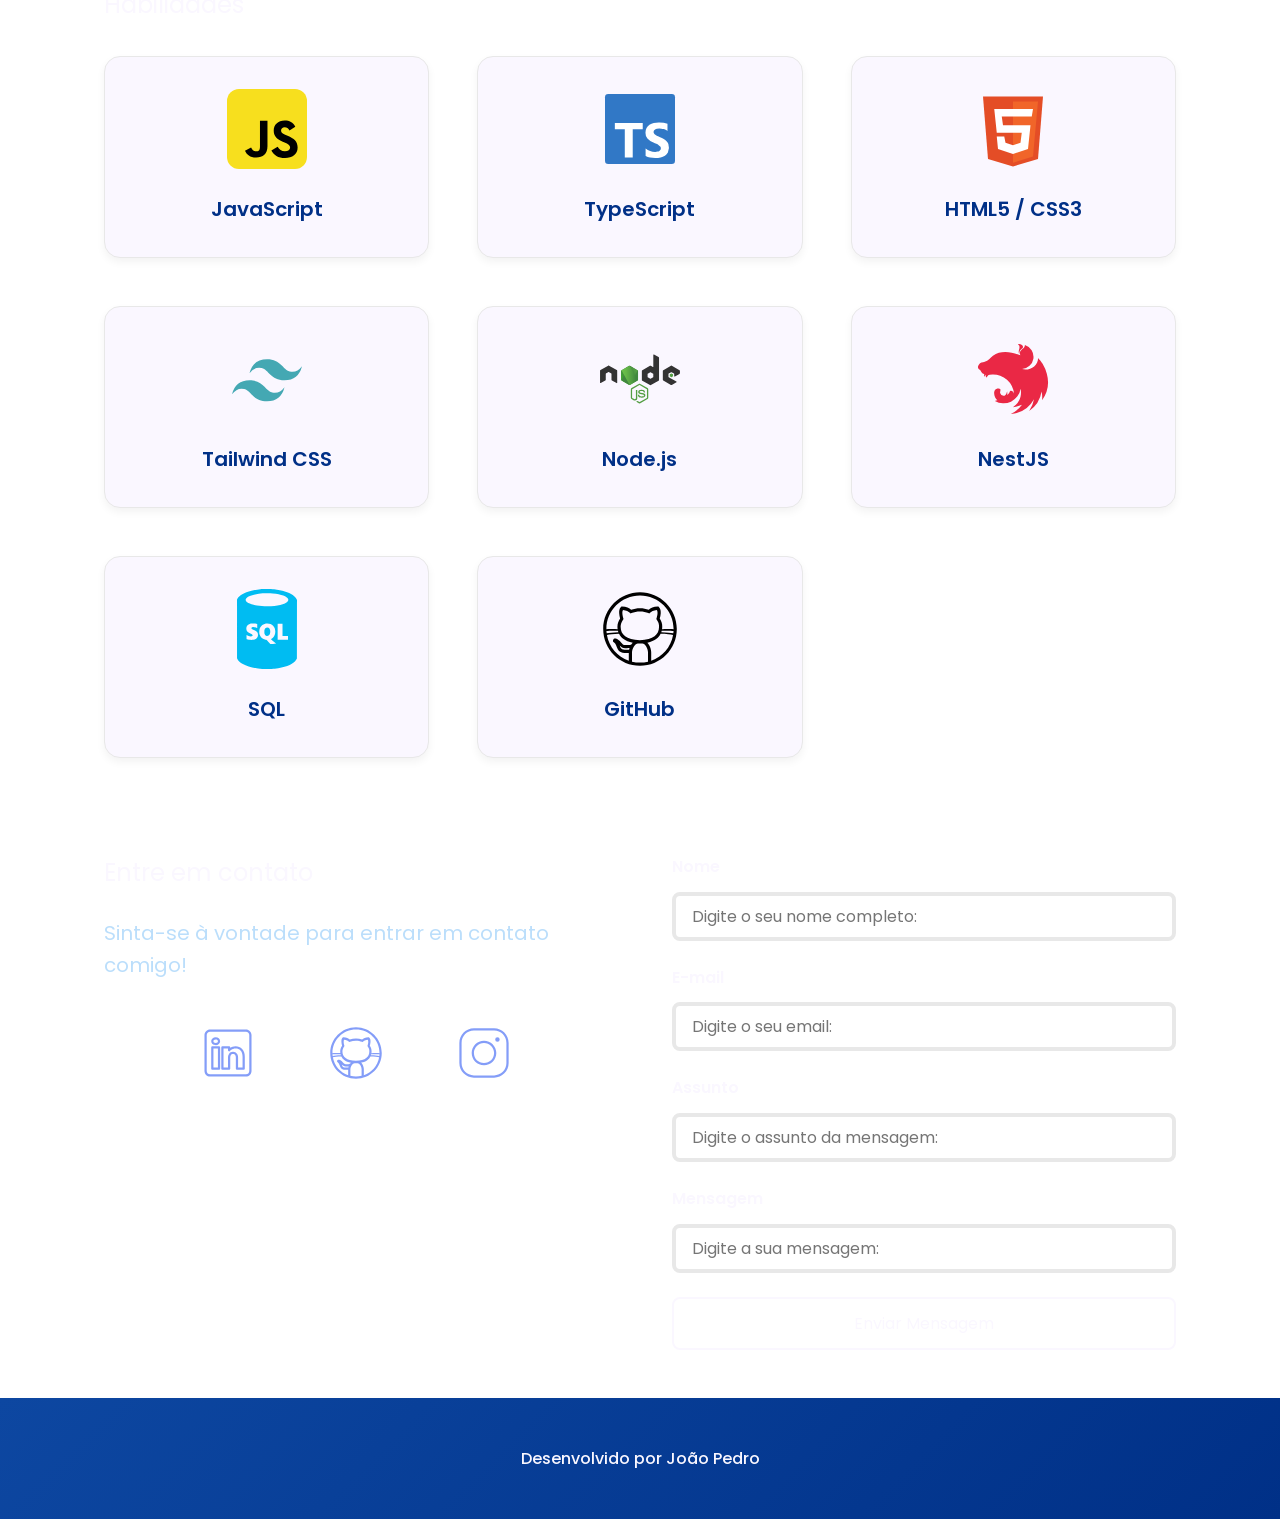
==== commit 34df0365: "Update index.html" ====
--- a/index.html
+++ b/index.html
@@ -6,17 +6,12 @@
     <!-- Fontes do Google -->
     <link rel="preconnect" href="https://fonts.googleapis.com">
     <link rel="preconnect" href="https://fonts.gstatic.com" crossorigin>
-
-    <!-- Fonte do Google - Poppins -->
-
     <link href="https://fonts.googleapis.com/css2?family=Poppins&display=swap" rel="stylesheet">
 
-   
     <meta charset="UTF-8">
     <meta name="viewport" content="width=device-width, initial-scale=1.0">
-    <meta name="author" content="João Pedro ">
-    <meta name="description" content="Portfólio do João Pedro, desenvolvedor Full Stack especializado em criar experiências digitais incríveis.
-                                         Conheça meus projetos e entre em contato.">
+    <meta name="author" content="João Pedro">
+    <meta name="description" content="João Pedro Oliveira — Desenvolvedor Full Stack especializado em NestJS, React e TypeScript. Conheça meus projetos reais e entre em contato.">
     <meta name="robots" content="index, follow">
     <link rel="icon" type="image/svg+xml" href="./assets/img/favicon.svg">
 
@@ -24,21 +19,16 @@
     <link rel="stylesheet" href="https://cdn.jsdelivr.net/npm/swiper@11/swiper-bundle.min.css">
 
     <!-- Css PAGINA PRINCIPAL -->
-    <link rel="stylesheet" href="/assets/css/style.css">
-    <script defer src="/assets/js/theme.js"></script>
-    <title>Portifólio do João Pedro</title>
+    <link rel="stylesheet" href="./assets/css/style.css">
+
+    <title>João Pedro Oliveira | Desenvolvedor Full Stack</title>
 </head>
 
 <body>
     <!-- Cabeçalho da Pagina-->
     <header>
-
         <div class="menu-content">
-
-            <!-- titulo do cabeçalho-->
             <a href="index.html" id="titulo">Portifólio</a>
-
-            <!-- Menu de Navegação-->
             <nav>
                 <ul class="menu-list">
                     <li><a href="#hero">Inicio</a></li>
@@ -48,38 +38,54 @@
                     <li><a href="#contact">Contatos</a></li>
                 </ul>
             </nav>
-
         </div>
     </header>
 
-    <!-- Seção Principal da Pagina-->
     <main>
 
         <!--Seção hero -->
         <section id="hero" class="section-container hero-container">
-
-            <!--Boas Vindas -->
             <article class="hero-content">
                 <span>Olá, eu sou o João Pedro</span>
                 <h1>Desenvolvedor Full Stack</h1>
-                <p>Transformo Ideias em codigos e crio Experiencias digitais Incriveis</p>
+                <p>Construo produtos reais com código limpo, arquitetura sólida e foco em resolver problemas de verdade.</p>
                 <div class="button-container">
-                    <a href="#contact" class="botao">Entre em contato</a>
-                    <a href="#about" class="botao-outline">Saiba Mais...</a>
+                    <a href="#project" class="botao">Ver Projetos</a>
+                    <a href="#contact" class="botao-outline">Entre em contato</a>
                 </div>
             </article>
-
-            <!-- Imagem da Seção Hero -->
             <figure class="hero-image">
                 <img src="./assets/img/imagem1.png" alt="Foto do autor do Site" class="float-animation">
             </figure>
-
         </section>
 
 
         <!--Seção About -->
         <section id="about" class="section-container about-container">
-
+            <div class="about-content">
+                <h2 class="section-title">Sobre mim</h2>
+                <p>
+                    Sou desenvolvedor Full Stack com foco em construir aplicações que resolvem problemas reais.
+                    Trabalho com <strong>TypeScript, NestJS, React e Supabase</strong> — do banco de dados até a interface do usuário.
+                </p>
+                <p>
+                    Já entreguei sistemas em produção para clientes reais: um CRM jurídico completo com integração
+                    WhatsApp, plataformas de agendamento para barbearia e salão de estética. Cada projeto com
+                    arquitetura limpa, documentação e boas práticas desde o início.
+                </p>
+                <p>
+                    Estou em busca da primeira oportunidade formal como dev — trazendo na bagagem projetos reais,
+                    código organizado e muita vontade de crescer dentro de um time.
+                </p>
+
+                <div class="about-badges">
+                    <span class="badge">🏛️ Clean Architecture</span>
+                    <span class="badge">🧪 Testes unitários</span>
+                    <span class="badge">📄 Documentação</span>
+                    <span class="badge">🔐 Segurança (JWT · RLS)</span>
+                    <span class="badge">🗂️ Git semântico</span>
+                </div>
+            </div>
         </section>
 
 
@@ -87,33 +93,90 @@
         <section id="project" class="section-container projects-container">
             <h2>Meus Projetos</h2>
 
-            <!-- Swiper Container -->
-            <div class="swiper project-swiper ">
+            <div class="swiper project-swiper">
                 <div class="swiper-wrapper">
 
-
-
-                </div>
-                <!-- botões de navegação -->
+                    <!-- Projeto 1 — CRM Jurídico -->
+                    <div class="swiper-slide">
+                        <div class="project-card">
+                            <div class="project-card-header">
+                                <span class="project-icon">⚖️</span>
+                                <span class="project-tag">Produto real · Cliente ativo</span>
+                            </div>
+                            <h3>CRM Jurídico — Kelly Viana Advocacia</h3>
+                            <p>Sistema de gestão jurídica com Kanban dinâmico, chat WhatsApp ao vivo, portal externo do cliente e autenticação com RLS no Supabase.</p>
+                            <div class="project-stack">
+                                <span>JavaScript</span>
+                                <span>Supabase</span>
+                                <span>PostgreSQL</span>
+                                <span>WhatsApp API</span>
+                                <span>Edge Functions</span>
+                            </div>
+                            <div class="project-links">
+                                <a href="https://github.com/Pedro-gomes2/escritorio_crm" target="_blank" class="botao-outline">📁 Repositório</a>
+                                <a href="https://escritorio-crm.vercel.app" target="_blank" class="botao">🌐 Demo ao vivo</a>
+                            </div>
+                        </div>
+                    </div>
+
+                    <!-- Projeto 2 — BarbShop -->
+                    <div class="swiper-slide">
+                        <div class="project-card">
+                            <div class="project-card-header">
+                                <span class="project-icon">💈</span>
+                                <span class="project-tag">Produto real · Em produção</span>
+                            </div>
+                            <h3>BarbShop — Sistema de Agendamento</h3>
+                            <p>Plataforma de agendamento online para barbearias com painel administrativo, gestão de horários por profissional e controle de disponibilidade.</p>
+                            <div class="project-stack">
+                                <span>TypeScript</span>
+                                <span>React</span>
+                                <span>Tailwind CSS</span>
+                                <span>Supabase</span>
+                                <span>Prisma</span>
+                            </div>
+                            <div class="project-links">
+                                <a href="https://github.com/Pedro-gomes2/barbearia-do-cardoso" target="_blank" class="botao-outline">📁 Repositório</a>
+                                <a href="https://agendamento-barbshop.vercel.app" target="_blank" class="botao">🌐 Demo ao vivo</a>
+                            </div>
+                        </div>
+                    </div>
+
+                    <!-- Projeto 3 — Alves Estética -->
+                    <div class="swiper-slide">
+                        <div class="project-card">
+                            <div class="project-card-header">
+                                <span class="project-icon">💇‍♀️</span>
+                                <span class="project-tag">Produto real · Em produção</span>
+                            </div>
+                            <h3>Alves Estética — Portal de Agendamento</h3>
+                            <p>Portal de agendamento para salão de estética com painel administrativo, controle financeiro, gestão de profissionais e confirmação via WhatsApp.</p>
+                            <div class="project-stack">
+                                <span>TypeScript</span>
+                                <span>React</span>
+                                <span>Supabase</span>
+                                <span>JWT</span>
+                                <span>Vercel Serverless</span>
+                            </div>
+                            <div class="project-links">
+                                <a href="https://github.com/Pedro-gomes2/Alves_Salao" target="_blank" class="botao-outline">📁 Repositório</a>
+                                <a href="https://alves-salao.vercel.app" target="_blank" class="botao">🌐 Demo ao vivo</a>
+                            </div>
+                        </div>
+                    </div>
+
+                </div>
+
                 <div class="swiper-button-next"></div>
                 <div class="swiper-button-prev"></div>
-
-                <!-- Paginação -->
                 <div class="swiper-pagination"></div>
             </div>
-
-
-
-
-
-
         </section>
 
 
         <!-- seção de habilidades -->
         <section id="skills" class="section-container skills">
             <h2 class="section-title">Habilidades</h2>
-            
             <div class="skills-grid">
                 <div class="skill-card">
                     <img src="./assets/icons/social/javascript.svg" alt="JavaScript icon" class="skill-icon">
@@ -151,71 +214,52 @@
         </section>
 
 
-
-
         <!-- Seção contact-->
         <section id="contact" class="section-container contact-container">
-            <!--Redes sociais-->
             <article class="contact-info">
                 <h2>Entre em contato</h2>
-                <p>Sinta-se a vontade para entrar em contato comigo!</p>
-
-                <!-- Links para as Redes Sociais-->
+                <p>Sinta-se à vontade para entrar em contato comigo!</p>
                 <div class="social-container">
-                    <a href="https://www.linkedin.com/in/jo%C3%A3o-pedro-oliveira-95b003255/" target="_blank"
-                        class="social-icon" aria-label="Linkedin">
+                    <a href="https://www.linkedin.com/in/jo%C3%A3o-pedro-oliveira-95b003255/" target="_blank" class="social-icon" aria-label="Linkedin">
                         <img src="./assets/icons/social/linkedin.svg" alt="Link para o LinkedIn" />
                     </a>
                     <a href="https://github.com/Pedro-gomes2" target="_blank" class="social-icon" aria-label="GitHub">
                         <img src="./assets/icons/social/github.svg" alt="Link para o GitHub" />
                     </a>
-
-                    <a href="https://www.instagram.com/gomes.pedro2?igsh=MXRtdnJydW9vZW0weg==" target="_blank"
-                        class="social-icon" aria-label="Instagram">
+                    <a href="https://www.instagram.com/gomes.pedro2?igsh=MXRtdnJydW9vZW0weg==" target="_blank" class="social-icon" aria-label="Instagram">
                         <img src="./assets/icons/social/instagram.svg" alt="Link para o Instagram" />
                     </a>
                 </div>
             </article>
 
             <form id="formulario" action="https://formsubmit.co/ff7023be76433eb72077d89f22022252" method="POST">
-                <input type="hidden" name="_next" value="http://localhost:5500/success.html">
+                <input type="hidden" name="_next" value="https://pedro-gomes2.github.io/Portifolio/">
                 <input type="hidden" name="_captcha" value="false">
                 <label for="nome">Nome</label>
                 <input id="nome" name="nome" type="text" placeholder="Digite o seu nome completo:" />
                 <span id="erro-nome"></span>
-
                 <label for="email">E-mail</label>
                 <input id="email" name="email" type="text" placeholder="Digite o seu email:" />
                 <span id="erro-email"></span>
-
                 <label for="assunto">Assunto</label>
                 <input id="assunto" name="assunto" type="text" placeholder="Digite o assunto da mensagem:" />
                 <span id="erro-assunto"></span>
-
                 <label for="mensagem">Mensagem</label>
                 <input id="mensagem" name="mensagem" placeholder="Digite a sua mensagem:" />
                 <span id="erro-mensagem"></span>
-
                 <button class="botao" type="submit">Enviar Mensagem</button>
             </form>
         </section>
 
-
     </main>
 
-
-
-    <!-- Rodapé da Pagina-->
     <footer>
         Desenvolvido por João Pedro
     </footer>
-    <!-- SWIPER JS -->
+
     <script src="https://cdn.jsdelivr.net/npm/swiper@11/swiper-bundle.min.js"></script>
-
-    <!-- Script JavaScript principal da pagina -->
     <script src="./assets/js/scripts.js"></script>
 
 </body>
 
-
-</html>+</html>
--- a/assets/css/style.css
+++ b/assets/css/style.css
@@ -64,7 +64,7 @@
 }
 
 /* Configurações Basicas */
-/*  */
+
 html{
     scroll-behavior:smooth ;/* rolagem da pagina  */
 }
@@ -78,7 +78,7 @@
     background-size: cover;
     background-position: center;
     background-repeat: no-repeat;
-    background-attachment: fixed; /* background: linear-gradient(135deg, var(--blue-950) 0%, #0a192f 50%, var(--blue-900) 100%);  */
+    background-attachment: fixed; 
     line-height: 1.6;
     color: var(--white); 
 }
@@ -956,4 +956,170 @@
     .form{
         width: 100%;
     }
-}
+
+    /* ── Seção About — novo layout ── */
+
+.about-content {
+    display: flex;
+    flex-direction: column;
+    gap: var(--spacing-md);
+    max-width: 48rem;
+    margin: 0 auto;
+}
+
+.about-content h2 {
+    font-size: var(--text-2xl);
+    font-weight: 700;
+    margin-bottom: var(--spacing-sm);
+}
+
+.about-content p {
+    font-size: var(--text-lg);
+    color: var(--blue-100);
+    line-height: 1.8;
+}
+
+.about-content p strong {
+    color: var(--white);
+    font-weight: 600;
+}
+
+.about-badges {
+    display: flex;
+    flex-wrap: wrap;
+    gap: var(--spacing-sm);
+    margin-top: var(--spacing-md);
+}
+
+.badge {
+    display: inline-block;
+    padding: 0.4rem 1rem;
+    border-radius: var(--radius-xl);
+    background-color: rgba(25, 118, 210, 0.25);
+    border: 1px solid rgba(100, 181, 246, 0.4);
+    font-size: var(--text-sm);
+    font-weight: 600;
+    color: var(--blue-200);
+    transition: var(--transition-default);
+}
+
+.badge:hover {
+    background-color: rgba(25, 118, 210, 0.45);
+    border-color: var(--blue-300);
+    transform: translateY(-2px);
+}
+
+/* ── Cards de Projeto — novo layout ── */
+
+.project-card {
+    display: flex;
+    flex-direction: column;
+    gap: var(--spacing-sm);
+    width: 100%;
+    height: 100%;
+    padding: var(--spacing-lg);
+    border: 1px solid rgba(100, 181, 246, 0.25);
+    border-radius: var(--radius-lg);
+    background: rgba(13, 71, 161, 0.35);
+    backdrop-filter: blur(10px);
+    color: var(--white);
+    transition: var(--transition-default);
+}
+
+.project-card:hover {
+    border-color: rgba(100, 181, 246, 0.6);
+    background: rgba(13, 71, 161, 0.55);
+    transform: translateY(-0.35rem);
+    box-shadow: 0 0.75rem 2rem rgba(33, 150, 243, 0.2);
+}
+
+.project-card-header {
+    display: flex;
+    align-items: center;
+    gap: var(--spacing-sm);
+    margin-bottom: var(--spacing-xs);
+}
+
+.project-icon {
+    font-size: 1.75rem;
+}
+
+.project-tag {
+    font-size: var(--text-sm);
+    font-weight: 600;
+    color: var(--blue-300);
+    background-color: rgba(33, 150, 243, 0.15);
+    border: 1px solid rgba(33, 150, 243, 0.3);
+    padding: 0.2rem 0.75rem;
+    border-radius: var(--radius-xl);
+}
+
+.project-card h3 {
+    font-size: var(--text-lg);
+    font-weight: 700;
+    color: var(--white);
+    line-height: 1.4;
+}
+
+.project-card p {
+    font-size: var(--text-base);
+    color: var(--blue-100);
+    line-height: 1.7;
+    flex: 1;
+}
+
+.project-stack {
+    display: flex;
+    flex-wrap: wrap;
+    gap: 0.5rem;
+    margin-top: var(--spacing-xs);
+}
+
+.project-stack span {
+    padding: 0.25rem 0.75rem;
+    border-radius: var(--radius-sm);
+    background-color: rgba(0, 15, 77, 0.6);
+    border: 1px solid rgba(100, 181, 246, 0.3);
+    font-size: var(--text-sm);
+    font-weight: 600;
+    color: var(--blue-200);
+}
+
+.project-links {
+    display: flex;
+    gap: var(--spacing-sm);
+    margin-top: var(--spacing-sm);
+    flex-wrap: wrap;
+}
+
+.project-links .botao,
+.project-links .botao-outline {
+    flex: 1;
+    min-width: 8rem;
+    padding: 0.5rem 1rem;
+    font-size: var(--text-sm);
+    text-align: center;
+}
+
+/* Swiper — altura automática nos slides */
+.project-swiper .swiper-slide {
+    height: auto;
+}
+
+/* ── Responsividade — About badges e project links ── */
+@media screen and (max-width: 480px) {
+    .about-badges {
+        justify-content: center;
+    }
+
+    .project-links {
+        flex-direction: column;
+    }
+
+    .project-links .botao,
+    .project-links .botao-outline {
+        width: 100%;
+        text-align: center;
+    }
+}
+}
